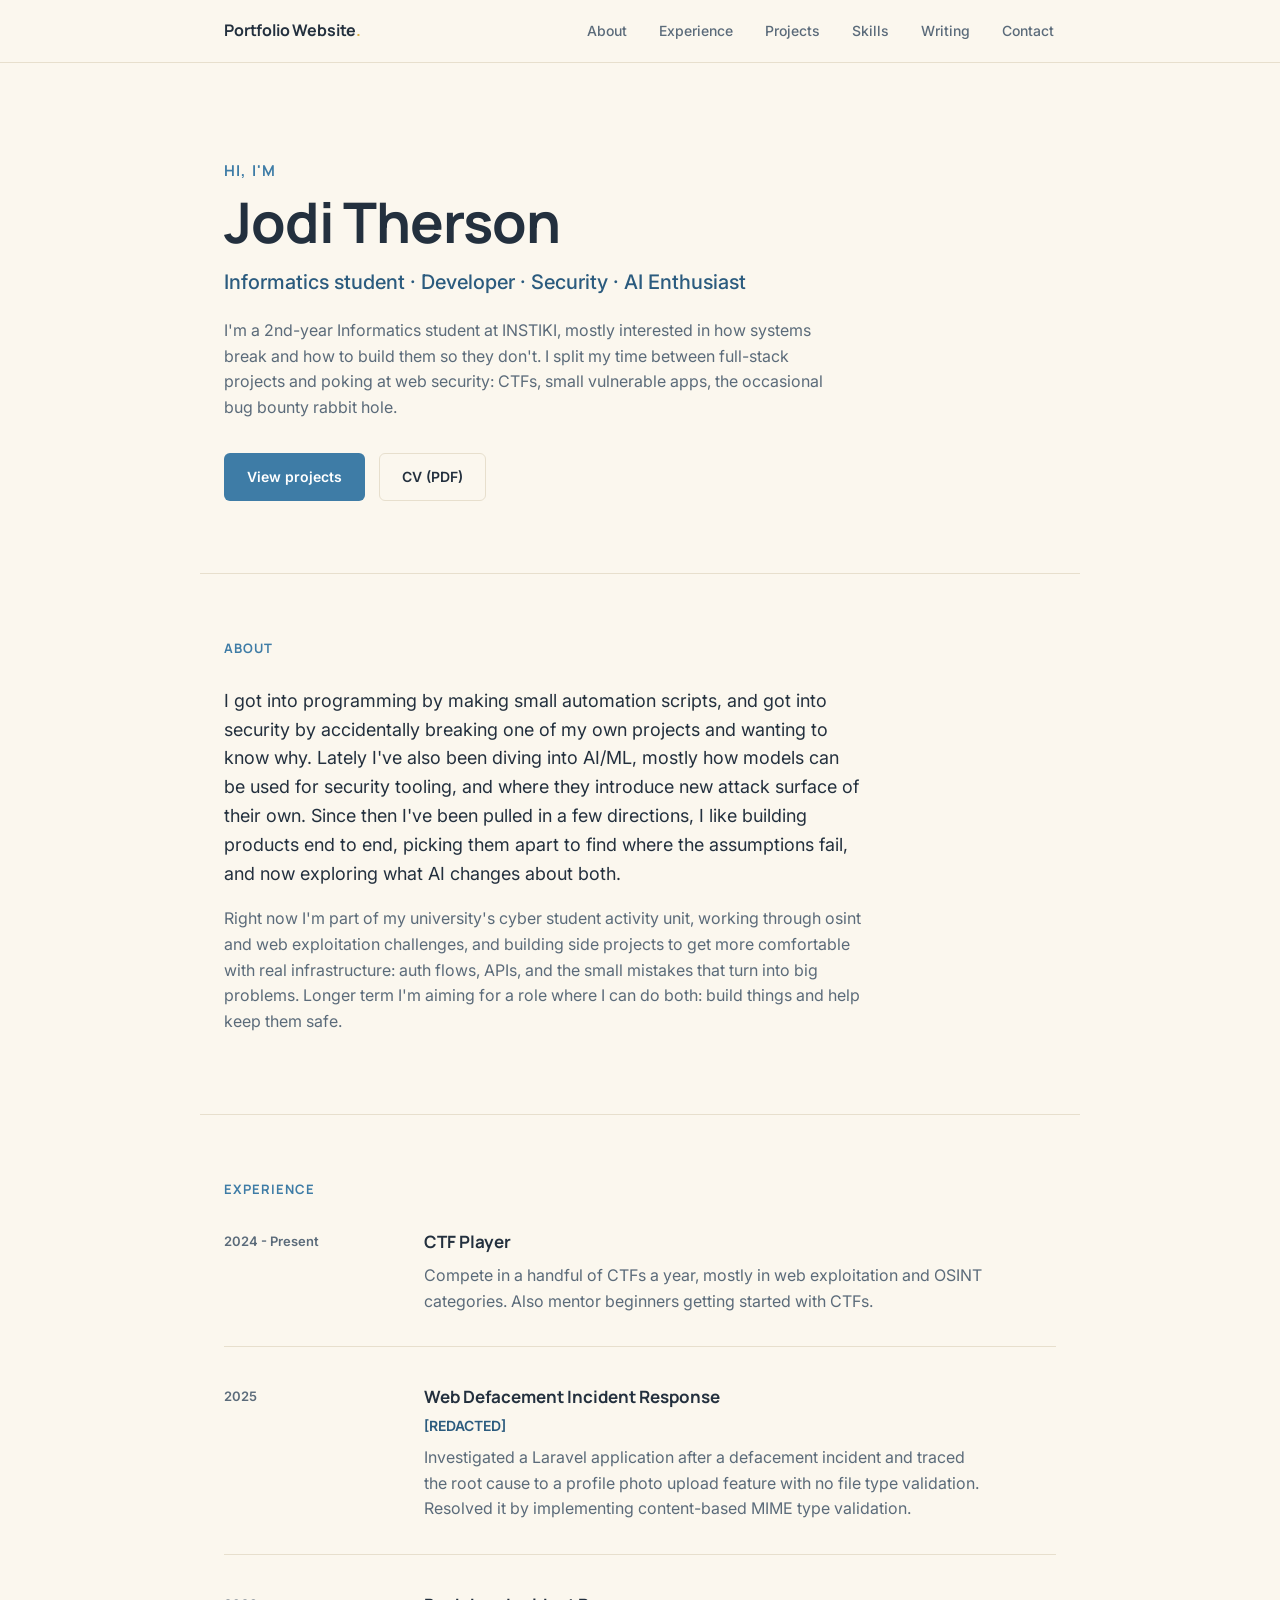
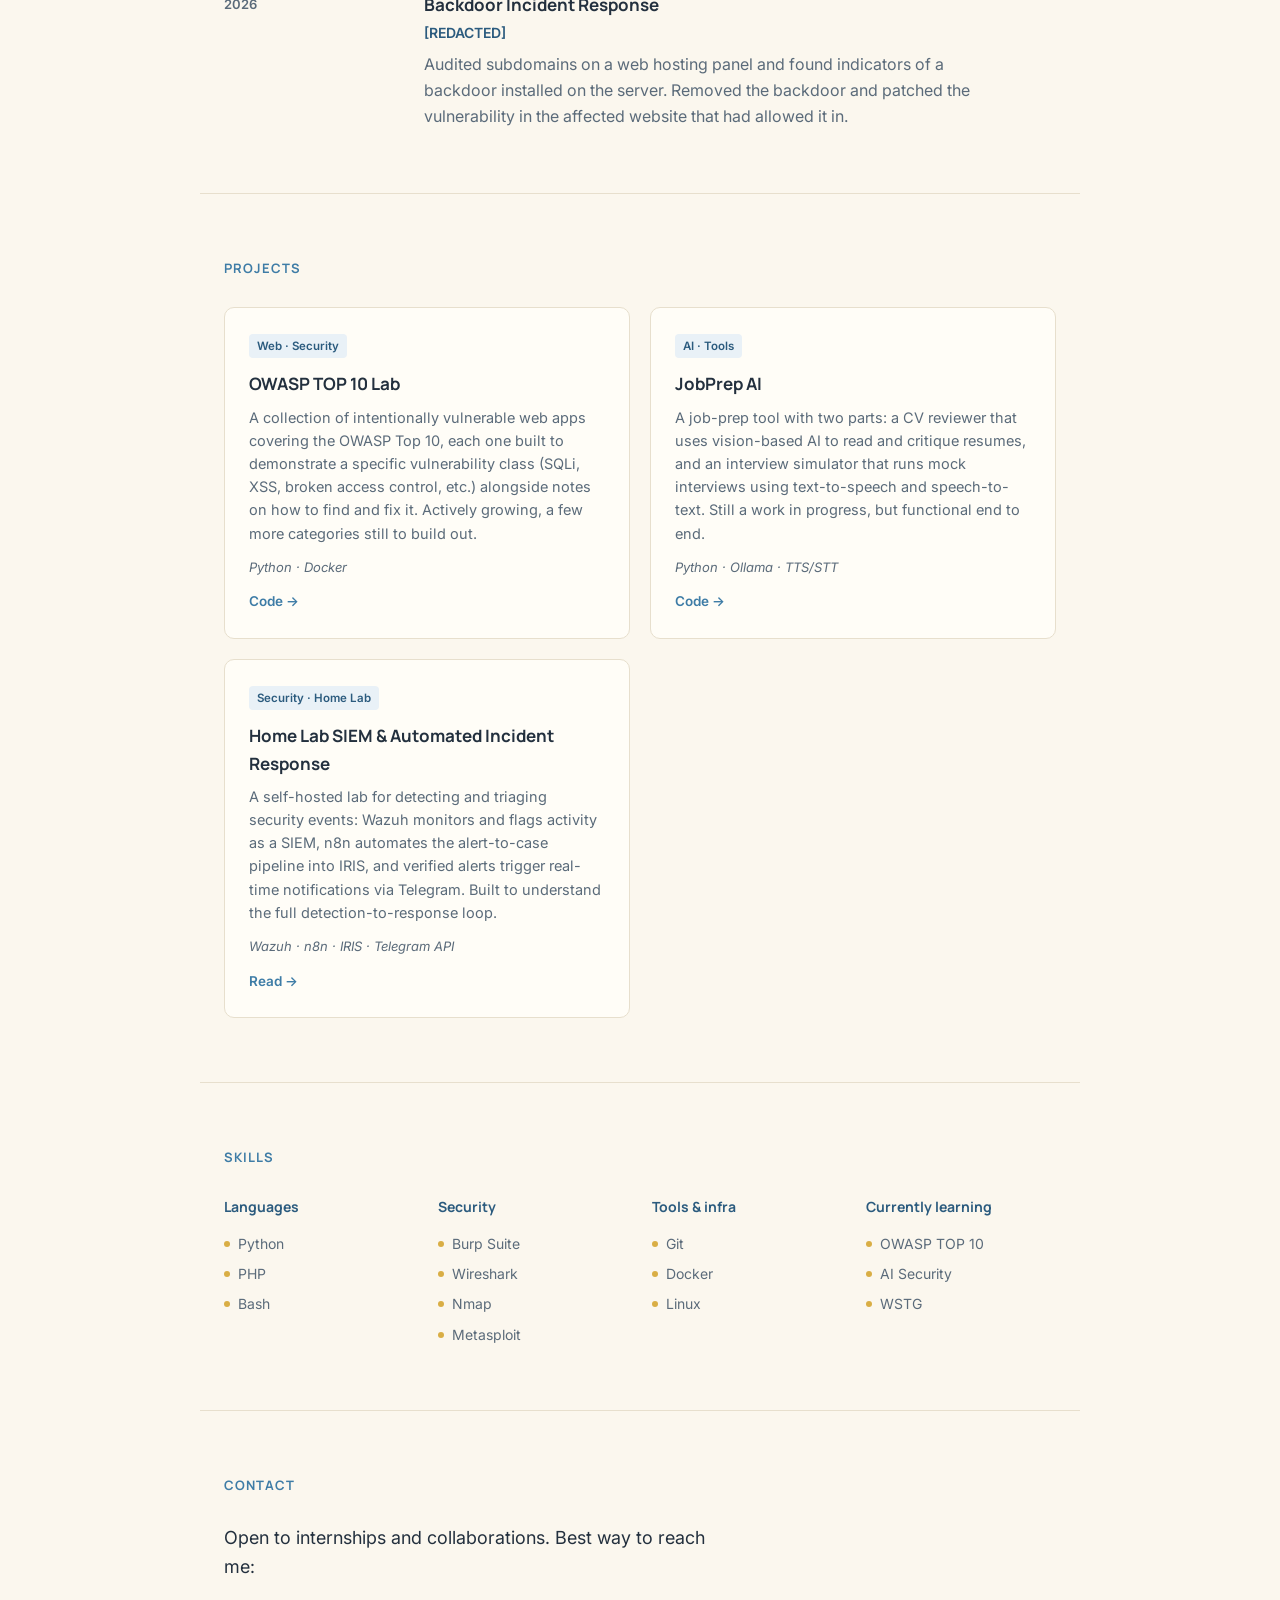
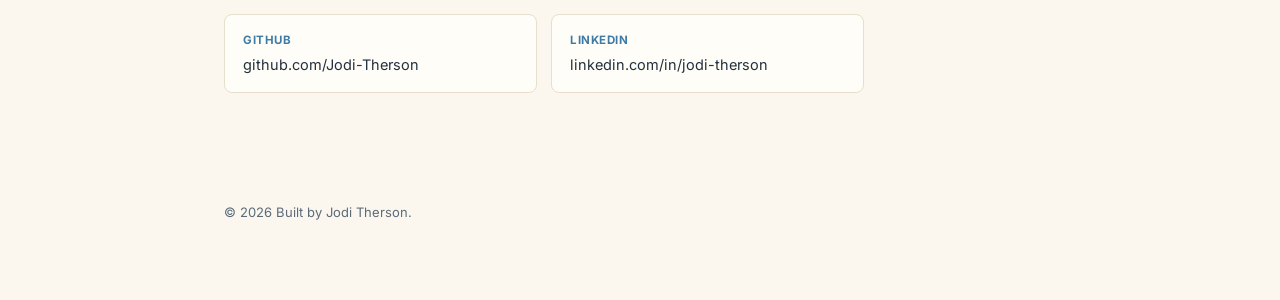
==== index.html @ 6adb9fe6 "upload files" ====
<!DOCTYPE html>
<html lang="en">
<head>
<meta charset="UTF-8">
<meta name="viewport" content="width=device-width, initial-scale=1.0">
<title>Portfolio Web</title>
<meta name="description" content="Portfolio of {name}, student developer focused on software engineering and cybersecurity.">
<link rel="preconnect" href="https://fonts.googleapis.com">
<link rel="preconnect" href="https://fonts.gstatic.com" crossorigin>
<link href="https://fonts.googleapis.com/css2?family=Manrope:wght@500;600;700;800&family=Inter:wght@400;500;600;700&display=swap" rel="stylesheet">
<link rel="stylesheet" href="style.css">
<script src="includes.js" defer></script>
</head>
<body>

<site-nav base="."></site-nav>

<header class="hero" id="top">
  <div class="hero-inner">
    <p class="kicker">Hi, I'm</p>
    <h1 class="hero-title">Jodi Therson</h1>
    <p class="hero-subtitle">Informatics student · Developer · Security · AI Enthusiast</p>
    <p class="hero-desc">
      I'm a 2nd-year Informatics student at INSTIKI, mostly interested in how systems break and
      how to build them so they don't. I split my time between full-stack projects and
      poking at web security: CTFs, small vulnerable apps, the occasional bug bounty rabbit hole.
    </p>
    <div class="hero-actions">
      <a href="#projects" class="btn btn-primary">View projects</a>
      <a href="cv.pdf" class="btn btn-ghost">CV (PDF)</a>
    </div>
  </div>
</header>

<main>

  <section class="section" id="about">
    <p class="section-label">About</p>
    <div class="section-body">
      <p class="lead">
        I got into programming by making small automation scripts, and got into security by
        accidentally breaking one of my own projects and wanting to know why. Lately I've also
        been diving into AI/ML, mostly how models can be used for security tooling, and where
        they introduce new attack surface of their own. Since then I've been pulled in a few
        directions, I like building products end to end, picking them apart to find where
        the assumptions fail, and now exploring what AI changes about both.
      </p>
      <p>
        Right now I'm part of my university's cyber student activity unit, working through osint and web
        exploitation challenges, and building side projects to get more comfortable with
        real infrastructure: auth flows, APIs, and the small mistakes that turn into big
        problems. Longer term I'm aiming for a role where I can do both: build things and
        help keep them safe.
      </p>
    </div>
  </section>

  <section class="section" id="experience">
    <p class="section-label">Experience</p>
    <div class="timeline">

      <div class="timeline-item">
        <div class="timeline-meta">
          <span class="timeline-date">2024 - Present</span>
        </div>
        <div class="timeline-content">
          <h3>CTF Player</h3>
          <p class="timeline-org"></p>
          <p>Compete in a handful of CTFs a year, mostly in web exploitation and OSINT categories. Also mentor beginners getting started with CTFs.</p>
        </div>
      </div>

      <div class="timeline-item">
        <div class="timeline-meta">
          <span class="timeline-date">2025</span>
        </div>
        <div class="timeline-content">
          <h3>Web Defacement Incident Response</h3>
          <p class="timeline-org">[REDACTED]</p>
          <p>Investigated a Laravel application after a defacement incident and traced the root cause to a profile photo upload feature with no file type validation. Resolved it by implementing content-based MIME type validation.</p>
        </div>
      </div>

      <div class="timeline-item">
        <div class="timeline-meta">
          <span class="timeline-date">2026</span>
        </div>
        <div class="timeline-content">
          <h3>Backdoor Incident Response</h3>
          <p class="timeline-org">[REDACTED]</p>
          <p>Audited subdomains on a web hosting panel and found indicators of a backdoor installed on the server. Removed the backdoor and patched the vulnerability in the affected website that had allowed it in.</p>
        </div>
      </div>

    </div>
  </section>

  <section class="section" id="projects">
    <p class="section-label">Projects</p>
    <div class="project-grid">

      <article class="project-card">
        <p class="project-tag">Web · Security</p>
        <h3>OWASP TOP 10 Lab</h3>
        <p>A collection of intentionally vulnerable web apps covering the OWASP Top 10, each one built to demonstrate a specific vulnerability class (SQLi, XSS, broken access control, etc.) alongside notes on how to find and fix it. Actively growing, a few more categories still to build out.</p>
        <p class="project-stack">Python · Docker</p>
        <div class="project-links">
          <a href="https://github.com/Jodi-Therson/owasp-lab">Code →</a>
        </div>
      </article>

      <article class="project-card">
        <p class="project-tag">AI · Tools</p>
        <h3>JobPrep AI</h3>
        <p>A job-prep tool with two parts: a CV reviewer that uses vision-based AI to read and critique resumes, and an interview simulator that runs mock interviews using text-to-speech and speech-to-text. Still a work in progress, but functional end to end.</p>
        <p class="project-stack">Python · Ollama · TTS/STT</p>
        <div class="project-links">
          <a href="https://github.com/Jodi-Therson/jobprep-ai">Code →</a>
        </div>
      </article>

      <article class="project-card">
        <p class="project-tag">Security · Home Lab</p>
        <h3>Home Lab SIEM &amp; Automated Incident Response</h3>
        <p>A self-hosted lab for detecting and triaging security events: Wazuh monitors and flags activity as a SIEM, n8n automates the alert-to-case pipeline into IRIS, and verified alerts trigger real-time notifications via Telegram. Built to understand the full detection-to-response loop.</p>
        <p class="project-stack">Wazuh · n8n · IRIS · Telegram API</p>
        <div class="project-links">
          <a href="writing/homelab-siem.html">Read →</a>
        </div>
      </article>

    </div>
  </section>

  <section class="section" id="skills">
    <p class="section-label">Skills</p>
    <div class="skills-grid">

      <div class="skill-group">
        <h3>Languages</h3>
        <ul class="skill-tags">
          <li>Python</li><li>PHP</li><li>Bash</li>
        </ul>
      </div>

      <div class="skill-group">
        <h3>Security</h3>
        <ul class="skill-tags">
          <li>Burp Suite</li><li>Wireshark</li><li>Nmap</li><li>Metasploit</li>
        </ul>
      </div>

      <div class="skill-group">
        <h3>Tools &amp; infra</h3>
        <ul class="skill-tags">
          <li>Git</li><li>Docker</li><li>Linux</li>
        </ul>
      </div>

      <div class="skill-group">
        <h3>Currently learning</h3>
        <ul class="skill-tags">
          <li>OWASP TOP 10</li><li>AI Security</li><li>WSTG</li>
        </ul>
      </div>

    </div>
  </section>

  <section class="section" id="contact">
    <p class="section-label">Contact</p>
    <div class="contact-body">
      <p class="lead">Open to internships and collaborations. Best way to reach me:</p>
      <div class="contact-links">
        <a href="https://github.com/Jodi-Therson" class="contact-link">
          <span class="contact-key">github</span>
          <span class="contact-value">github.com/Jodi-Therson</span>
        </a>
        <a href="https://linkedin.com/in/jodi-therson" class="contact-link">
          <span class="contact-key">linkedin</span>
          <span class="contact-value">linkedin.com/in/jodi-therson</span>
        </a>
      </div>
    </div>
  </section>

</main>

<site-footer></site-footer>

<script src="script.js"></script>
</body>
</html>
---- style.css ----
/* ===== Tokens ===== */
:root {
  --paper: #FBF7EE;
  --card: #FFFDF7;
  --ink: #23303E;
  --ink-soft: #5B6B7A;
  --blue: #3E7CA6;
  --blue-deep: #2B5B7E;
  --pastel-blue: #C9E2F2;
  --pastel-blue-soft: #E9F1F7;
  --pastel-yellow: #F4DFA0;
  --pastel-yellow-deep: #D9AE45;
  --border: #E7DFCD;

  --font-display: 'Manrope', -apple-system, BlinkMacSystemFont, sans-serif;
  --font-body: 'Inter', -apple-system, BlinkMacSystemFont, sans-serif;

  --maxw: 880px;
}

* { box-sizing: border-box; }

html { scroll-behavior: smooth; }

@media (prefers-reduced-motion: reduce) {
  html { scroll-behavior: auto; }
  * { animation: none !important; transition: none !important; }
}

body {
  margin: 0;
  background: var(--paper);
  color: var(--ink);
  font-family: var(--font-body);
  font-size: 16px;
  line-height: 1.6;
  -webkit-font-smoothing: antialiased;
}

a { color: inherit; text-decoration: none; }

h1, h2, h3 { font-family: var(--font-display); margin: 0; }

::selection { background: var(--pastel-yellow); color: var(--ink); }

/* ===== Nav ===== */
.nav {
  position: sticky;
  top: 0;
  z-index: 100;
  background: rgba(251, 247, 238, 0.92);
  backdrop-filter: blur(8px);
  border-bottom: 1px solid var(--border);
}

.nav-inner {
  max-width: var(--maxw);
  margin: 0 auto;
  padding: 18px 24px;
  display: flex;
  align-items: center;
  justify-content: space-between;
}

.nav-brand {
  font-family: var(--font-display);
  font-weight: 700;
  font-size: 16px;
  letter-spacing: -0.01em;
}

.accent-dot { color: var(--pastel-yellow-deep); }

.nav-links {
  display: flex;
  gap: 28px;
  list-style: none;
  margin: 0;
  padding: 0;
}

.nav-links a {
  font-family: var(--font-body);
  font-weight: 500;
  font-size: 14px;
  color: var(--ink-soft);
  padding: 4px 2px;
  border-bottom: 1px solid transparent;
  transition: color 0.15s, border-color 0.15s;
}

.nav-links a:hover {
  color: var(--blue-deep);
  border-color: var(--blue);
}

.nav-toggle {
  display: none;
  flex-direction: column;
  gap: 4px;
  background: none;
  border: none;
  cursor: pointer;
  padding: 6px;
}

.nav-toggle span {
  width: 20px;
  height: 2px;
  background: var(--ink);
}

/* ===== Hero ===== */
.hero {
  max-width: var(--maxw);
  margin: 0 auto;
  padding: 96px 24px 72px;
}

.kicker {
  font-family: var(--font-display);
  font-weight: 700;
  color: var(--blue);
  font-size: 15px;
  margin: 0 0 8px;
  text-transform: uppercase;
  letter-spacing: 0.08em;
}

.hero-title {
  font-size: clamp(36px, 6vw, 56px);
  font-weight: 700;
  letter-spacing: -0.02em;
  line-height: 1.1;
}

.hero-subtitle {
  font-size: clamp(17px, 2.2vw, 20px);
  color: var(--blue-deep);
  margin: 14px 0 0;
  font-weight: 500;
}

.hero-desc {
  max-width: 620px;
  color: var(--ink-soft);
  margin: 20px 0 0;
  font-size: 16px;
}

.fill {
  background: var(--pastel-yellow);
  padding: 1px 5px;
  border-radius: 3px;
  color: var(--ink);
}

.hero-actions {
  display: flex;
  gap: 14px;
  margin-top: 32px;
  flex-wrap: wrap;
}

.btn {
  font-family: var(--font-body);
  font-weight: 600;
  font-size: 14px;
  padding: 12px 22px;
  border-radius: 6px;
  border: 1px solid transparent;
  transition: background 0.15s, border-color 0.15s, transform 0.1s;
  display: inline-block;
}

.btn:active { transform: translateY(1px); }

.btn-primary {
  background: var(--blue);
  color: #fff;
}

.btn-primary:hover { background: var(--blue-deep); }

.btn-ghost {
  background: transparent;
  border-color: var(--border);
  color: var(--ink);
}

.btn-ghost:hover { border-color: var(--blue); color: var(--blue-deep); }

/* ===== Sections ===== */
.section {
  max-width: var(--maxw);
  margin: 0 auto;
  padding: 64px 24px;
  border-top: 1px solid var(--border);
}

.section-label {
  font-family: var(--font-display);
  font-weight: 700;
  font-size: 13px;
  color: var(--blue);
  margin: 0 0 28px;
  letter-spacing: 0.08em;
  text-transform: uppercase;
}

.section-body .lead {
  font-size: 18px;
  color: var(--ink);
  max-width: 640px;
}

.section-body p {
  color: var(--ink-soft);
  max-width: 640px;
}

/* ===== Timeline ===== */
.timeline {
  display: flex;
  flex-direction: column;
  gap: 36px;
}

.timeline-item {
  display: grid;
  grid-template-columns: 180px 1fr;
  gap: 20px;
  padding-bottom: 32px;
  border-bottom: 1px solid var(--border);
}

.timeline-item:last-child { border-bottom: none; padding-bottom: 0; }

.timeline-date {
  font-family: var(--font-body);
  font-weight: 600;
  font-size: 13px;
  color: var(--ink-soft);
}

.timeline-content h3 {
  font-size: 17px;
  margin-bottom: 4px;
}

.timeline-org {
  color: var(--blue-deep);
  font-weight: 600;
  font-size: 14px;
  margin: 0 0 8px;
}

.timeline-content p:not(.timeline-org) {
  color: var(--ink-soft);
  margin: 0;
  max-width: 560px;
}

/* ===== Projects ===== */
.project-grid {
  display: grid;
  grid-template-columns: repeat(2, 1fr);
  gap: 20px;
}

.project-card {
  background: var(--card);
  border: 1px solid var(--border);
  border-radius: 10px;
  padding: 24px;
  transition: border-color 0.15s, box-shadow 0.15s;
}

.project-card:hover {
  border-color: var(--blue);
  box-shadow: 0 4px 16px rgba(62, 124, 166, 0.08);
}

.project-tag {
  font-family: var(--font-body);
  font-weight: 600;
  font-size: 11.5px;
  color: var(--blue-deep);
  background: var(--pastel-blue-soft);
  display: inline-block;
  padding: 3px 8px;
  border-radius: 4px;
  margin: 0 0 12px;
}

.project-card h3 { font-size: 17px; margin-bottom: 8px; }

.project-card p:not(.project-tag):not(.project-stack) {
  color: var(--ink-soft);
  font-size: 14.5px;
  margin: 0 0 12px;
}

.project-stack {
  font-family: var(--font-body);
  font-style: italic;
  font-size: 13px;
  color: var(--ink-soft);
  margin: 0 0 14px;
}

.project-links {
  display: flex;
  gap: 16px;
}

.project-links a {
  font-family: var(--font-body);
  font-weight: 600;
  font-size: 13.5px;
  color: var(--blue);
  border-bottom: 1px solid transparent;
}

.project-links a:hover {
  color: var(--blue-deep);
  border-color: var(--blue);
}

/* ===== Skills ===== */
.skills-grid {
  display: grid;
  grid-template-columns: repeat(4, 1fr);
  gap: 24px;
}

.skill-group h3 {
  font-size: 14px;
  color: var(--blue-deep);
  margin-bottom: 14px;
}

.skill-tags {
  list-style: none;
  margin: 0;
  padding: 0;
  display: flex;
  flex-direction: column;
  gap: 8px;
}

.skill-tags li {
  font-size: 14px;
  color: var(--ink-soft);
  padding-left: 14px;
  position: relative;
}

.skill-tags li::before {
  content: '';
  position: absolute;
  left: 0;
  top: 8px;
  width: 6px;
  height: 6px;
  border-radius: 50%;
  background: var(--pastel-yellow-deep);
}

/* ===== Contact ===== */
.contact-body .lead {
  font-size: 18px;
  max-width: 500px;
  margin: 0 0 32px;
}

.contact-links {
  display: grid;
  grid-template-columns: repeat(2, 1fr);
  gap: 14px;
  max-width: 640px;
}

.contact-link {
  display: flex;
  flex-direction: column;
  gap: 4px;
  background: var(--card);
  border: 1px solid var(--border);
  border-radius: 8px;
  padding: 16px 18px;
  transition: border-color 0.15s, background 0.15s;
}

.contact-link:hover {
  border-color: var(--blue);
  background: var(--pastel-blue-soft);
}

.contact-key {
  font-family: var(--font-body);
  font-weight: 700;
  font-size: 11.5px;
  color: var(--blue);
  text-transform: uppercase;
  letter-spacing: 0.05em;
}

.contact-value {
  font-size: 14.5px;
  color: var(--ink);
  word-break: break-word;
}

/* ===== Footer ===== */
.footer {
  max-width: var(--maxw);
  margin: 0 auto;
  padding: 32px 24px 64px;
  color: var(--ink-soft);
  font-size: 13px;
}

/* ===== Scroll reveal ===== */
.reveal {
  opacity: 0;
  transform: translateY(12px);
  transition: opacity 0.5s ease, transform 0.5s ease;
}

.reveal.is-visible {
  opacity: 1;
  transform: translateY(0);
}

/* ===== Writing / blog pages ===== */
.page-header {
  max-width: var(--maxw);
  margin: 0 auto;
  padding: 72px 24px 40px;
}

.page-header h1 {
  font-size: clamp(30px, 5vw, 42px);
  font-weight: 700;
  letter-spacing: -0.01em;
}

.page-header p {
  color: var(--ink-soft);
  font-size: 17px;
  margin-top: 12px;
  max-width: 560px;
}

.back-link {
  display: inline-block;
  font-family: var(--font-body);
  font-weight: 600;
  font-size: 14px;
  color: var(--blue);
  margin-bottom: 20px;
}

.back-link:hover { color: var(--blue-deep); }

.post-list {
  max-width: var(--maxw);
  margin: 0 auto;
  padding: 0 24px 80px;
  display: flex;
  flex-direction: column;
  gap: 16px;
}

.post-card {
  display: block;
  background: var(--card);
  border: 1px solid var(--border);
  border-radius: 10px;
  padding: 24px 28px;
  transition: border-color 0.15s, box-shadow 0.15s;
}

.post-card:hover {
  border-color: var(--blue);
  box-shadow: 0 4px 16px rgba(62, 124, 166, 0.08);
}

.post-date {
  font-size: 13px;
  color: var(--ink-soft);
  font-weight: 600;
}

.post-card h2 {
  font-size: 19px;
  margin: 6px 0 8px;
}

.post-card p {
  color: var(--ink-soft);
  font-size: 14.5px;
  margin: 0;
}

.post-article {
  max-width: 680px;
  margin: 0 auto;
  padding: 72px 24px 96px;
}

.post-article .post-date { display: block; margin-bottom: 10px; }

.post-article h1 {
  font-size: clamp(28px, 4.5vw, 38px);
  margin-bottom: 20px;
}

.post-article h2 {
  font-size: 22px;
  margin: 36px 0 14px;
}

.post-article p {
  color: var(--ink);
  font-size: 16px;
  margin: 0 0 16px;
}

.post-article code {
  background: var(--pastel-blue-soft);
  padding: 2px 6px;
  border-radius: 4px;
  font-size: 0.9em;
}

.post-article pre {
  background: var(--ink);
  color: var(--pastel-blue-soft);
  padding: 18px 20px;
  border-radius: 8px;
  overflow-x: auto;
  margin: 0 0 20px;
}

.post-article pre code {
  background: none;
  padding: 0;
  color: inherit;
}

/* ===== Responsive ===== */
@media (max-width: 720px) {
  .nav-links {
    position: absolute;
    top: 100%;
    left: 0;
    right: 0;
    background: var(--paper);
    flex-direction: column;
    gap: 0;
    border-bottom: 1px solid var(--border);
    max-height: 0;
    overflow: hidden;
    transition: max-height 0.2s ease;
  }

  .nav-links.is-open { max-height: 320px; }

  .nav-links li { border-top: 1px solid var(--border); }

  .nav-links a { display: block; padding: 14px 24px; }

  .nav-toggle { display: flex; }

  .timeline-item { grid-template-columns: 1fr; gap: 6px; }

  .project-grid { grid-template-columns: 1fr; }

  .skills-grid { grid-template-columns: repeat(2, 1fr); }

  .contact-links { grid-template-columns: 1fr; }
}
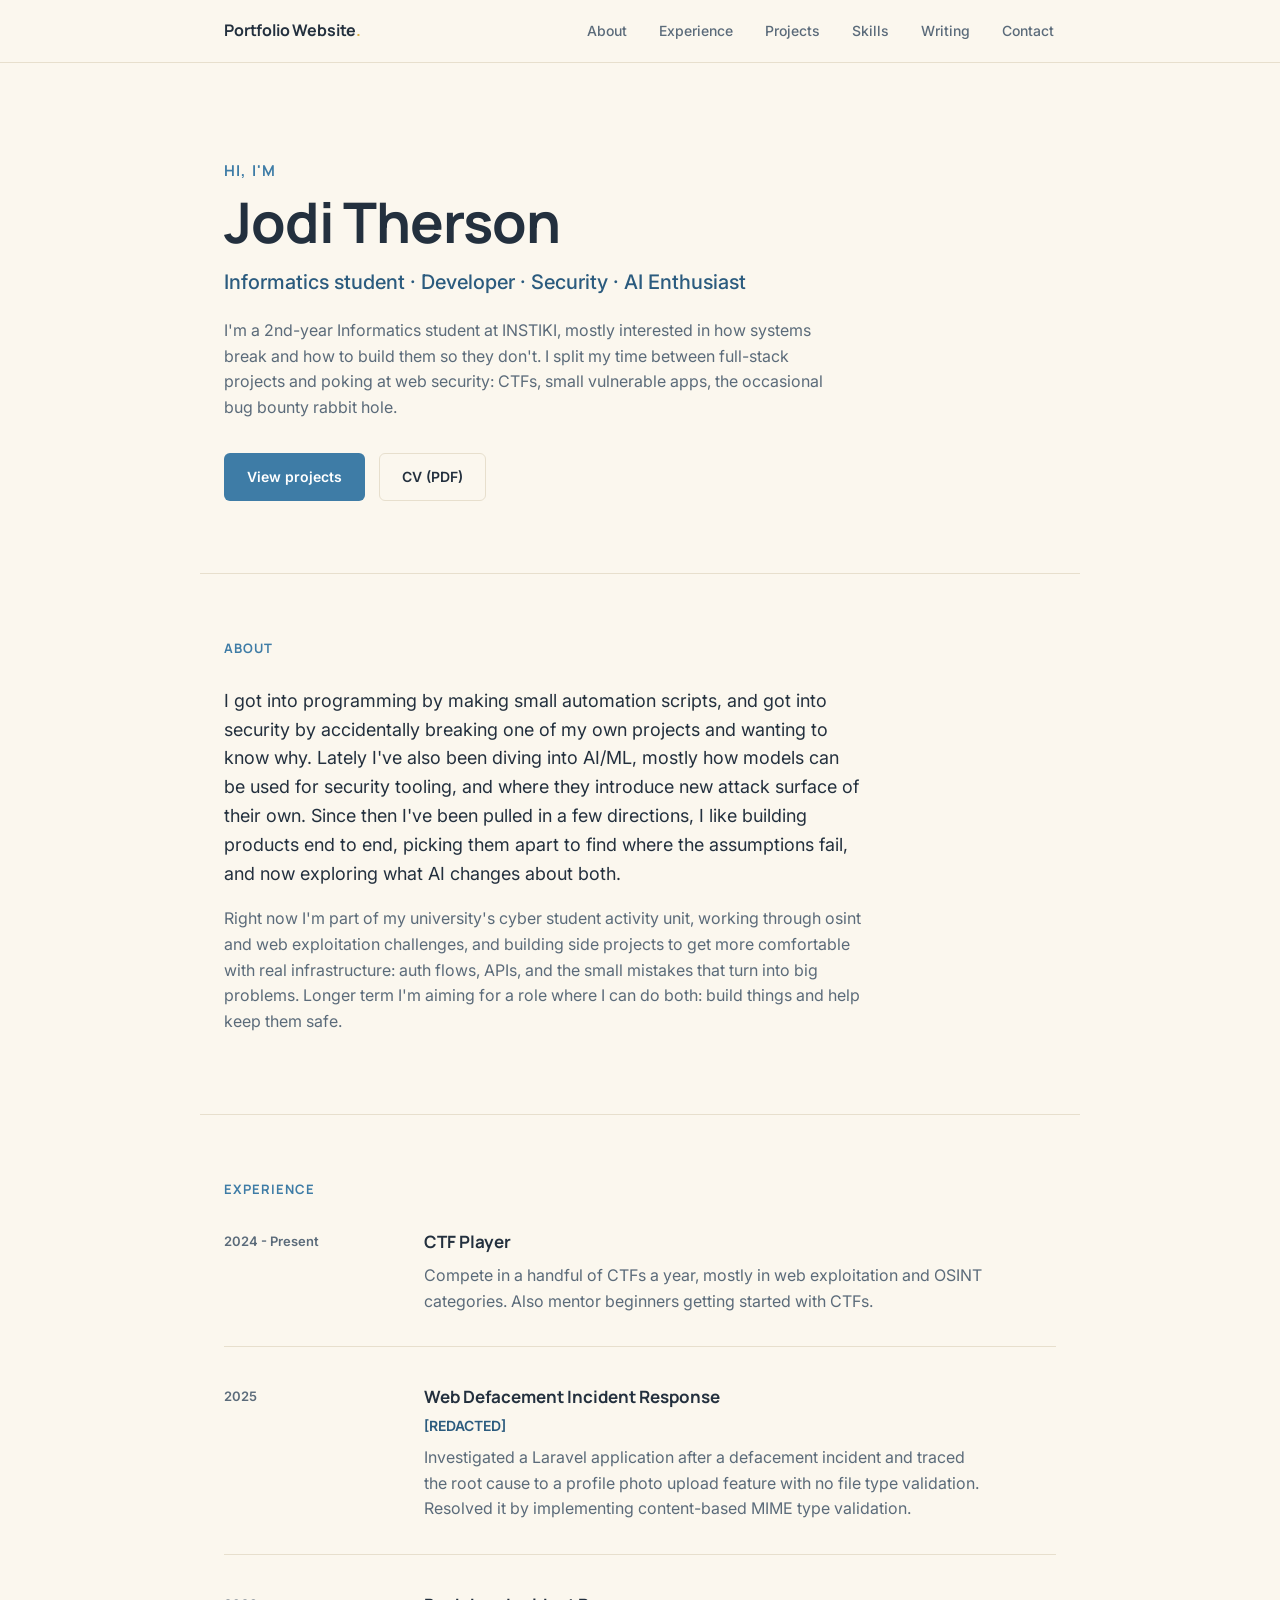
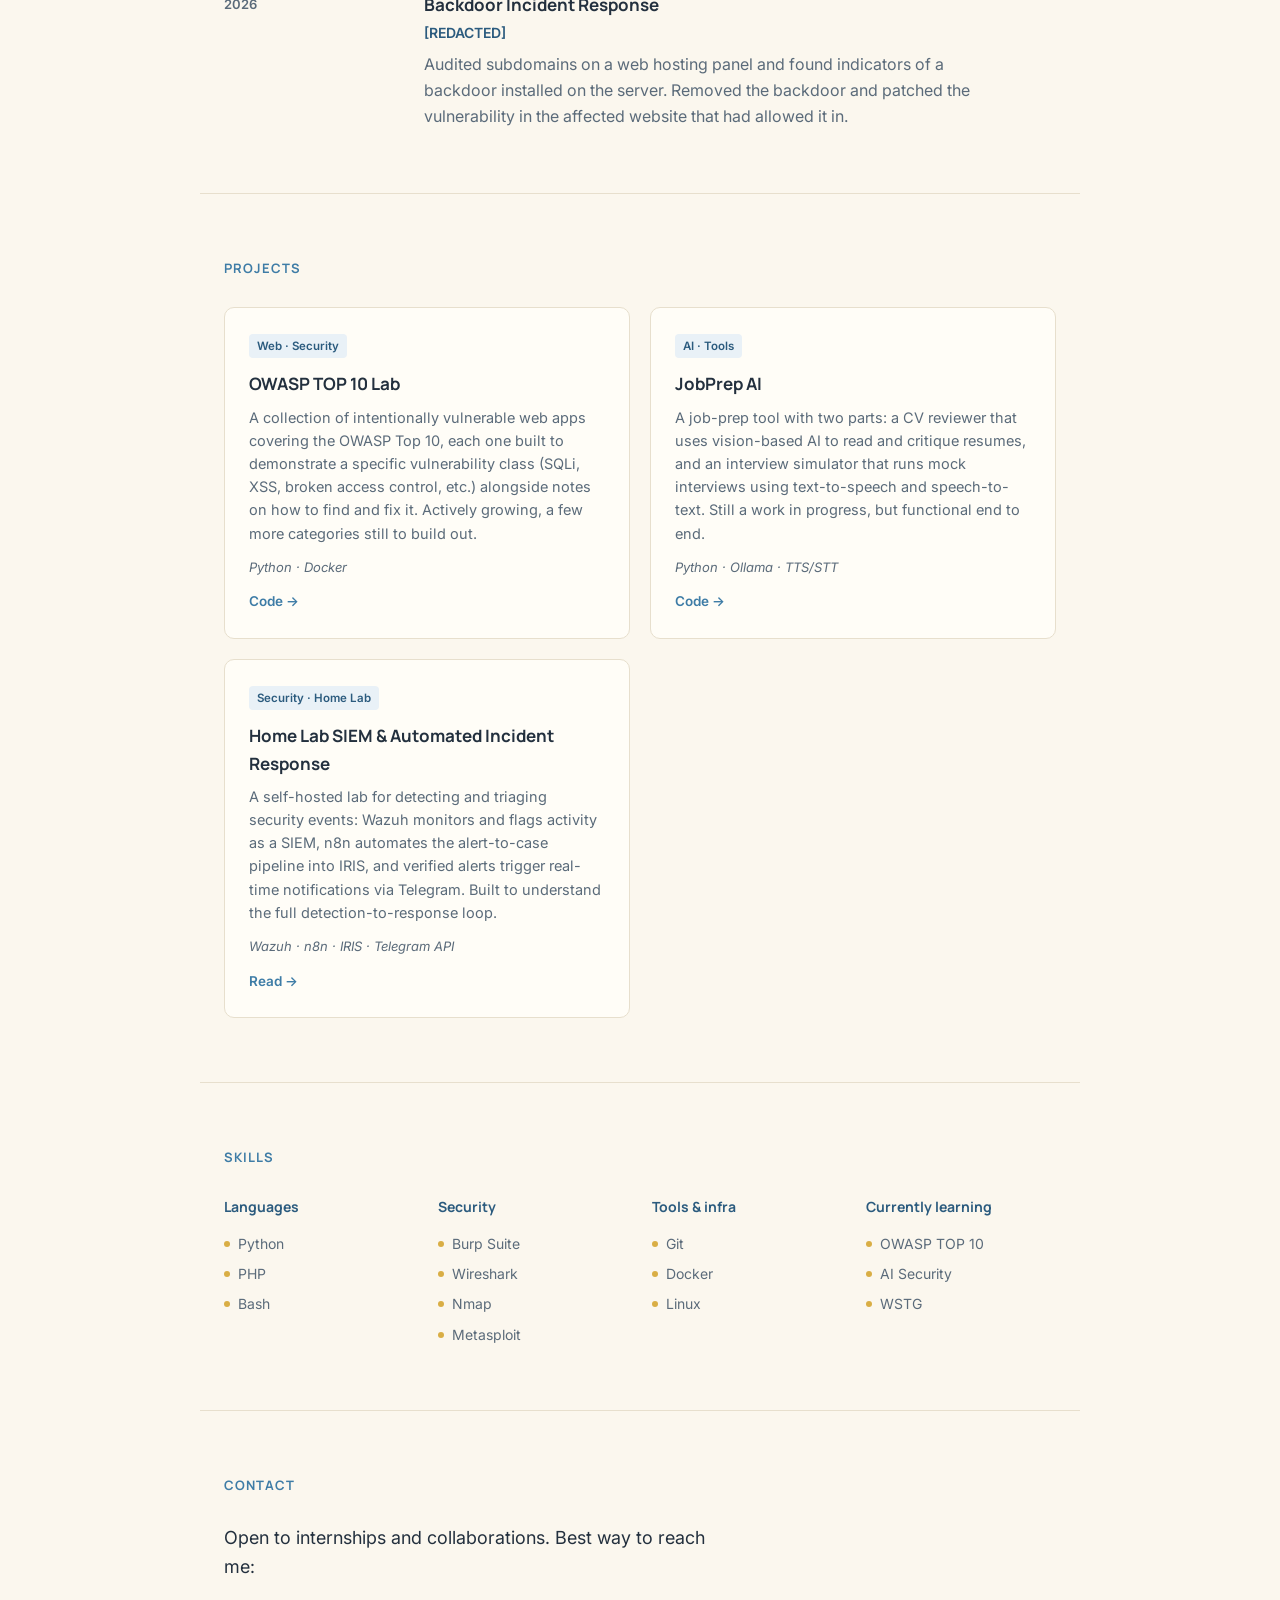
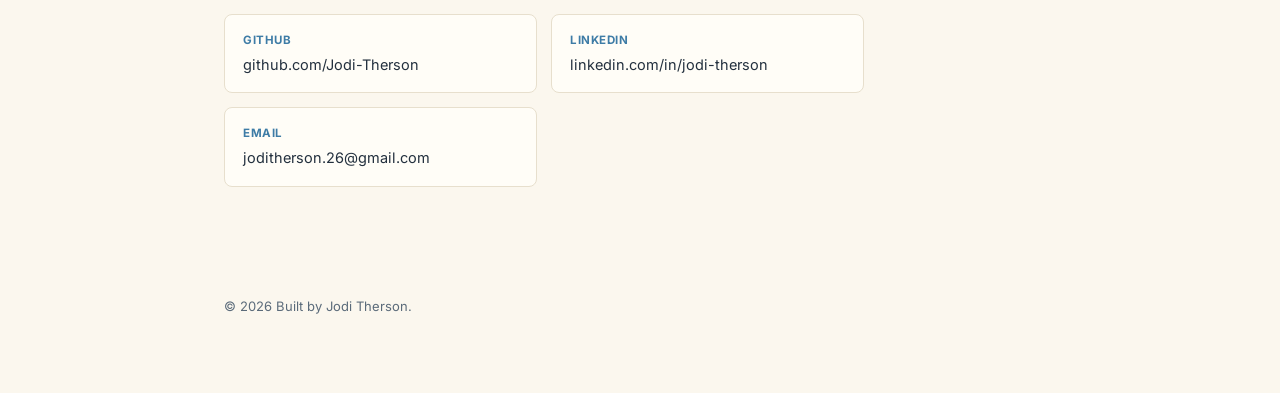
==== commit 90bccf08: "add nnsctf 2026 writeup" ====
--- a/index.html
+++ b/index.html
@@ -180,6 +180,10 @@
           <span class="contact-key">linkedin</span>
           <span class="contact-value">linkedin.com/in/jodi-therson</span>
         </a>
+        <a href="mail-to:joditherson.26@gmail.com" class="contact-link">
+          <span class="contact-key">email</span>
+          <span class="contact-value">joditherson.26@gmail.com</span>
+        </a>
       </div>
     </div>
   </section>
--- a/style.css
+++ b/style.css
@@ -548,6 +548,241 @@
   background: none;
   padding: 0;
   color: inherit;
+}
+
+/* Blockquote: > */
+.post-article blockquote {
+  margin: 0 0 20px;
+  padding: 4px 20px;
+  border-left: 3px solid var(--blue);
+  background: var(--pastel-blue-soft);
+  border-radius: 0 6px 6px 0;
+  color: var(--ink-soft);
+}
+
+.post-article blockquote p {
+  margin: 8px 0;
+}
+
+.post-article blockquote p:first-child { margin-top: 8px; }
+.post-article blockquote p:last-child { margin-bottom: 8px; }
+
+/* Lists */
+.post-article ul,
+.post-article ol {
+  color: var(--ink);
+  font-size: 16px;
+  margin: 0 0 20px;
+  padding-left: 22px;
+}
+
+.post-article li {
+  margin-bottom: 8px;
+}
+
+.post-article li::marker {
+  color: var(--blue);
+}
+
+/* Tables */
+.post-article table {
+  width: 100%;
+  border-collapse: collapse;
+  margin: 0 0 24px;
+  font-size: 15px;
+}
+
+.post-article th,
+.post-article td {
+  text-align: left;
+  padding: 10px 14px;
+  border-bottom: 1px solid var(--border);
+}
+
+.post-article th {
+  font-family: var(--font-display);
+  font-weight: 700;
+  color: var(--blue-deep);
+  background: var(--pastel-blue-soft);
+}
+
+.post-article tr:last-child td {
+  border-bottom: none;
+}
+
+/* Horizontal rule: --- */
+.post-article hr {
+  border: none;
+  border-top: 1px solid var(--border);
+  margin: 10px 0;
+}
+
+/* Links inside post content */
+.post-article a:not(.back-link) {
+  color: var(--blue);
+  border-bottom: 1px solid var(--pastel-blue);
+  transition: color 0.15s, border-color 0.15s;
+}
+
+.post-article a:not(.back-link):hover {
+  color: var(--blue-deep);
+  border-color: var(--blue);
+}
+
+/* Images */
+.post-article img {
+  max-width: 100%;
+  border-radius: 8px;
+  border: 1px solid var(--border);
+  margin: 4px 0 20px;
+}
+ 
+.post-article img.is-zoomable {
+  cursor: zoom-in;
+  transition: opacity 0.15s;
+}
+ 
+.post-article img.is-zoomable:hover {
+  opacity: 0.9;
+}
+ 
+/* Lightbox overlay */
+.lightbox-overlay {
+  position: fixed;
+  inset: 0;
+  background: rgba(22, 40, 61, 0.88);
+  display: flex;
+  align-items: center;
+  justify-content: center;
+  padding: 40px;
+  opacity: 0;
+  visibility: hidden;
+  transition: opacity 0.2s ease;
+  z-index: 1000;
+}
+ 
+.lightbox-overlay.is-open {
+  opacity: 1;
+  visibility: visible;
+}
+ 
+.lightbox-img {
+  max-width: 100%;
+  max-height: 100%;
+  border-radius: 8px;
+  box-shadow: 0 20px 60px rgba(0, 0, 0, 0.4);
+  cursor: zoom-out;
+}
+ 
+.lightbox-close {
+  position: absolute;
+  top: 24px;
+  right: 32px;
+  background: none;
+  border: none;
+  color: #fff;
+  font-size: 36px;
+  line-height: 1;
+  cursor: pointer;
+  padding: 8px;
+  opacity: 0.8;
+  transition: opacity 0.15s;
+}
+ 
+.lightbox-close:hover {
+  opacity: 1;
+}
+
+/* Bold and Italic */
+.post-article strong { color: var(--ink); font-weight: 700; }
+.post-article em { color: var(--ink); }
+
+/* Heading anchor links */
+.post-article h2,
+.post-article h3 {
+  position: relative;
+  scroll-margin-top: 90px;
+}
+
+.post-article .heading-anchor {
+  position: absolute;
+  left: -22px;
+  top: 2px;
+  font-family: var(--font-body);
+  font-weight: 500;
+  font-size: 0.85em;
+  color: var(--blue);
+  text-decoration: none;
+  opacity: 0;
+  transition: opacity 0.15s;
+}
+
+.post-article h2:hover .heading-anchor,
+.post-article h3:hover .heading-anchor {
+  opacity: 1;
+}
+
+/* Table of contents sidebar (desktop only) */
+.toc {
+  display: none;
+}
+
+@media (min-width: 1300px) {
+  .toc {
+    display: block;
+    position: fixed;
+    top: 140px;
+    right: 300px;
+    width: 200px;
+    font-size: 13px;
+  }
+
+  .toc-title {
+    font-family: var(--font-display);
+    font-weight: 700;
+    color: var(--blue-deep);
+    font-size: 11.5px;
+    text-transform: uppercase;
+    letter-spacing: 0.06em;
+    margin: 0 0 10px;
+  }
+
+  .toc ul {
+    list-style: none;
+    margin: 0;
+    padding: 0;
+    border-left: 2px solid var(--border);
+  }
+
+  .toc li { margin: 0; }
+
+  .toc a {
+    display: block;
+    padding: 6px 0 6px 14px;
+    margin-left: -2px;
+    border-left: 2px solid transparent;
+    color: var(--ink-soft);
+    transition: color 0.15s, border-color 0.15s;
+    line-height: 1.3;
+  }
+
+  .toc-h3 a {
+    padding-left: 26px;
+    font-size: 12px;
+  }
+
+  .toc a:hover,
+  .toc a.is-active {
+    color: var(--blue-deep);
+    border-left-color: var(--blue);
+  }
+
+  .toc-marker {
+    color: var(--pastel-yellow-deep);
+    font-family: var(--font-display);
+    font-weight: 700;
+    margin-right: 4px;
+  }
 }
 
 /* ===== Responsive ===== */
@@ -581,4 +816,4 @@
   .skills-grid { grid-template-columns: repeat(2, 1fr); }
 
   .contact-links { grid-template-columns: 1fr; }
-}
+}
